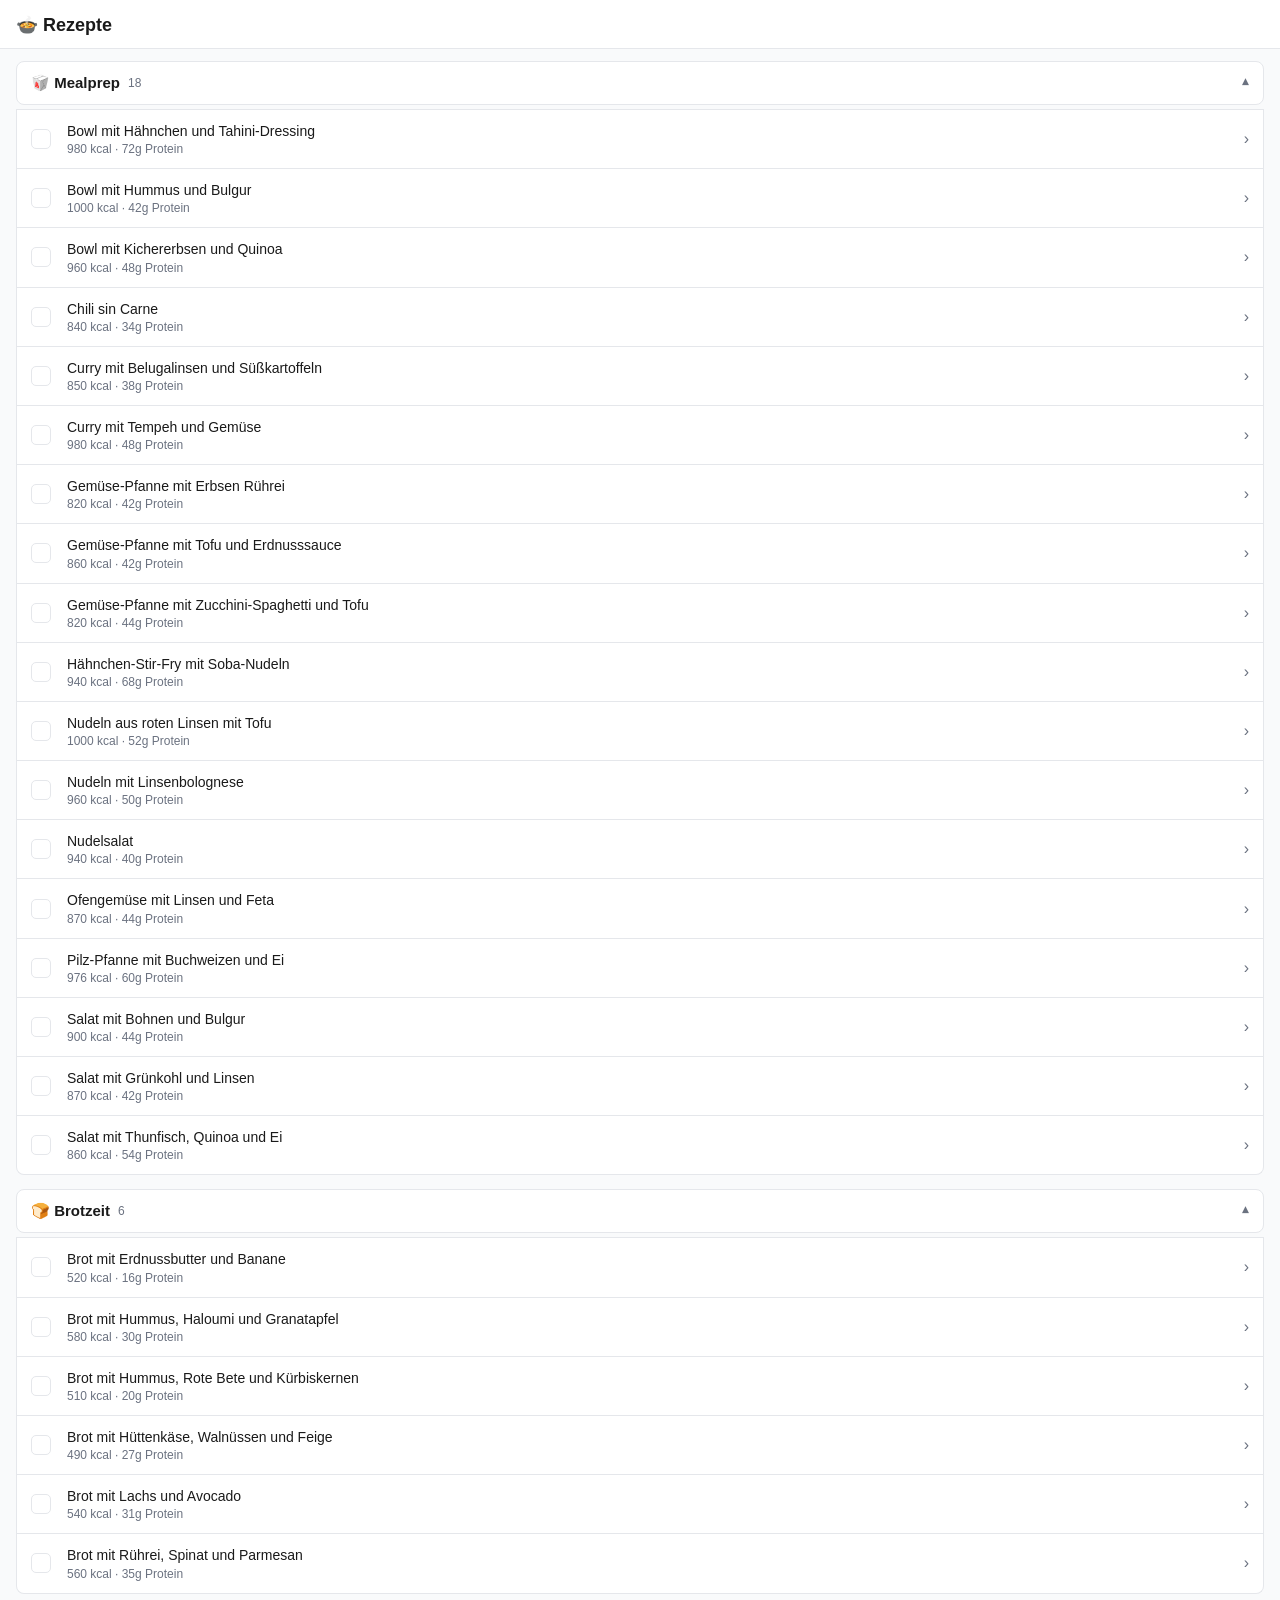
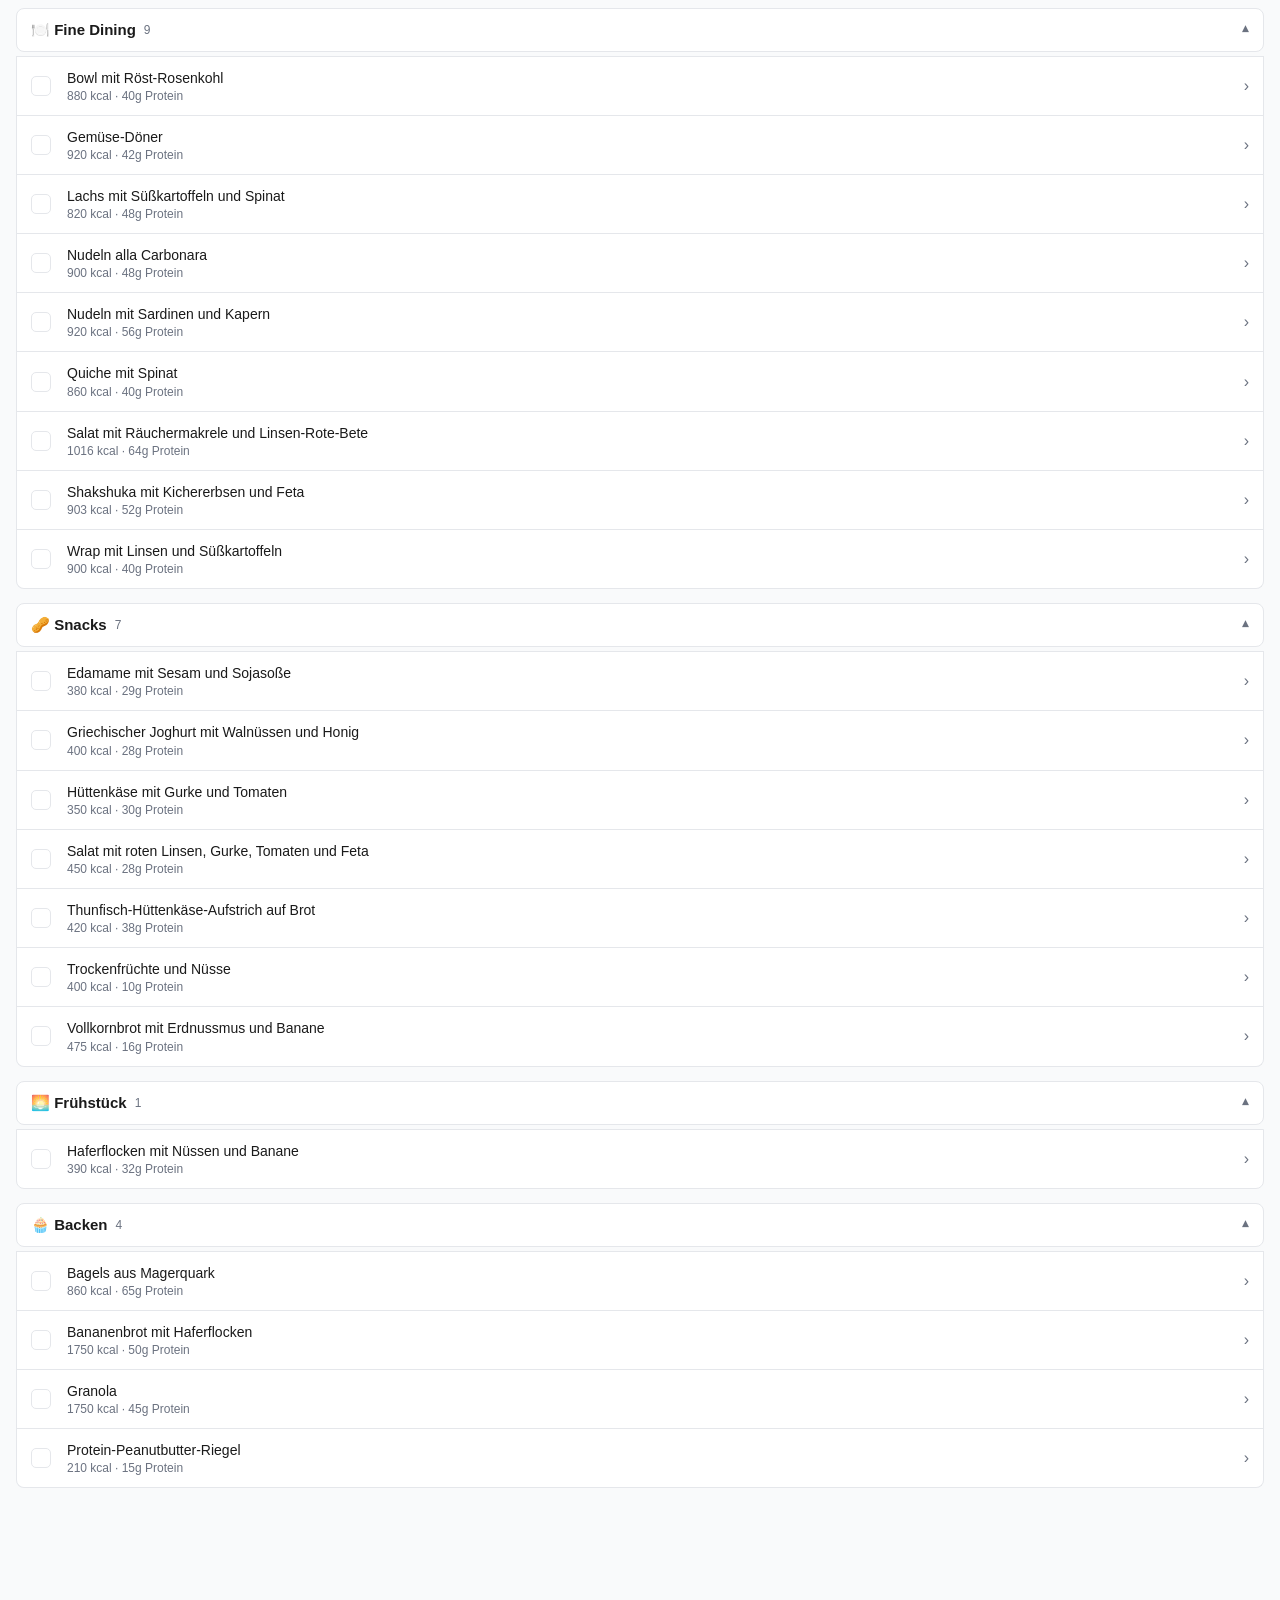
==== index.html @ ff543140 "Initiales Setup" ====
<!DOCTYPE html>
<html lang="de">
<head>
  <meta charset="UTF-8"/>
  <meta name="viewport" content="width=device-width, initial-scale=1.0, viewport-fit=cover"/>
  <meta name="apple-mobile-web-app-capable" content="yes"/>
  <meta name="apple-mobile-web-app-status-bar-style" content="default"/>
  <meta name="apple-mobile-web-app-title" content="Rezepte"/>
  <meta name="theme-color" content="#1D9E75"/>
  <link rel="manifest" href="./manifest.json"/>
  <link rel="apple-touch-icon" href="./icons/icon-192.png"/>
  <title>Rezepte</title>
  <style>
    *, *::before, *::after { box-sizing: border-box; margin: 0; padding: 0; }

    :root {
      --green: #1D9E75;
      --green-light: #E1F5EE;
      --green-dark: #0F6E56;
      --text: #1a1a1a;
      --text-muted: #6b7280;
      --bg: #f9fafb;
      --surface: #ffffff;
      --border: #e5e7eb;
      --radius: 12px;
      --radius-sm: 8px;
      --shadow: 0 1px 3px rgba(0,0,0,0.08);
    }

    body {
      font-family: -apple-system, BlinkMacSystemFont, 'Segoe UI', sans-serif;
      background: var(--bg);
      color: var(--text);
      min-height: 100vh;
      padding-bottom: env(safe-area-inset-bottom);
    }

    /* ── Header ── */
    .header {
      position: sticky; top: 0; z-index: 100;
      background: var(--surface);
      border-bottom: 1px solid var(--border);
      padding: 14px 16px 12px;
      display: flex; align-items: center; gap: 10px;
    }
    .header-title { font-size: 18px; font-weight: 600; flex: 1; }
    .header-back {
      background: none; border: none; cursor: pointer;
      font-size: 22px; padding: 4px; color: var(--text);
      display: flex; align-items: center;
    }
    .header-badge {
      background: var(--green); color: #fff;
      font-size: 12px; font-weight: 600;
      border-radius: 99px; padding: 2px 8px;
      min-width: 22px; text-align: center;
      display: none;
    }

    /* ── Screens ── */
    .screen { display: none; }
    .screen.active { display: block; }

    /* ── Rezeptliste ── */
    .list-container { padding: 12px 16px 100px; }

    .category { margin-bottom: 6px; }
    .category-header {
      display: flex; align-items: center; justify-content: space-between;
      padding: 12px 14px;
      background: var(--surface);
      border-radius: var(--radius-sm);
      border: 1px solid var(--border);
      cursor: pointer;
      user-select: none;
    }
    .category-header:active { background: var(--green-light); }
    .category-title { font-size: 15px; font-weight: 600; display: flex; align-items: center; gap: 8px; }
    .category-count { font-size: 12px; color: var(--text-muted); font-weight: 400; }
    .category-arrow { font-size: 14px; color: var(--text-muted); transition: transform 0.2s; }
    .category.open .category-arrow { transform: rotate(180deg); }

    .category-items { display: none; padding: 4px 0 8px; }
    .category.open .category-items { display: block; }

    .recipe-row {
      display: flex; align-items: center; gap: 0;
      background: var(--surface);
      border: 1px solid var(--border);
      border-top: none;
      padding: 0;
      cursor: pointer;
    }
    .recipe-row:first-child { border-top: 1px solid var(--border); }
    .recipe-row:last-child { border-radius: 0 0 var(--radius-sm) var(--radius-sm); }
    .recipe-row:active { background: #f3f4f6; }

    .recipe-check {
      padding: 14px 12px 14px 14px;
      display: flex; align-items: center;
    }
    .checkbox {
      width: 20px; height: 20px; border-radius: 5px;
      border: 1.5px solid var(--border);
      background: var(--surface);
      display: flex; align-items: center; justify-content: center;
      flex-shrink: 0; transition: all 0.15s;
    }
    .checkbox.checked { background: var(--green); border-color: var(--green); }
    .checkbox.checked::after { content: '✓'; color: #fff; font-size: 12px; font-weight: 700; }

    .recipe-info {
      flex: 1; padding: 12px 4px;
    }
    .recipe-name { font-size: 14px; font-weight: 500; line-height: 1.3; }
    .recipe-macros { font-size: 12px; color: var(--text-muted); margin-top: 2px; }

    .recipe-tap {
      padding: 14px 14px 14px 8px;
      color: var(--text-muted);
      font-size: 16px;
    }

    /* ── Floating action bar ── */
    .fab-bar {
      position: fixed; bottom: 0; left: 0; right: 0;
      padding: 12px 16px calc(12px + env(safe-area-inset-bottom));
      background: var(--surface);
      border-top: 1px solid var(--border);
      display: none;
      gap: 10px;
    }
    .fab-bar.visible { display: flex; }
    .fab-btn {
      flex: 1; padding: 13px;
      border-radius: var(--radius-sm);
      border: none; cursor: pointer;
      font-size: 15px; font-weight: 600;
    }
    .fab-btn-primary { background: var(--green); color: #fff; }
    .fab-btn-secondary { background: var(--bg); color: var(--text); border: 1px solid var(--border); }

    /* ── Rezeptdetail ── */
    .detail-container { padding: 16px 16px 40px; }

    .macro-grid {
      display: grid; grid-template-columns: 1fr 1fr;
      gap: 10px; margin-bottom: 20px;
    }
    .macro-card {
      background: var(--surface);
      border: 1px solid var(--border);
      border-radius: var(--radius-sm);
      padding: 12px 14px;
    }
    .macro-label { font-size: 11px; color: var(--text-muted); text-transform: uppercase; letter-spacing: 0.05em; }
    .macro-value { font-size: 22px; font-weight: 600; margin-top: 2px; color: var(--text); }
    .macro-card.highlight .macro-value { color: var(--green-dark); }

    .section-title {
      font-size: 16px; font-weight: 600;
      margin: 20px 0 10px;
    }

    .ingredient-list { list-style: none; }
    .ingredient-row {
      display: flex; justify-content: space-between; align-items: center;
      padding: 10px 0;
      border-bottom: 1px solid var(--border);
      font-size: 14px;
    }
    .ingredient-row:last-child { border-bottom: none; }
    .ingredient-amount { font-weight: 600; color: var(--green-dark); }

    .instructions {
      background: var(--surface);
      border: 1px solid var(--border);
      border-radius: var(--radius-sm);
      padding: 14px;
      font-size: 14px;
      line-height: 1.7;
      color: var(--text);
    }

    /* ── Einkaufsliste ── */
    .shopping-container { padding: 16px 16px 40px; }

    .persons-row {
      display: flex; align-items: center; justify-content: space-between;
      background: var(--surface);
      border: 1px solid var(--border);
      border-radius: var(--radius-sm);
      padding: 12px 14px;
      margin-bottom: 16px;
    }
    .persons-label { font-size: 14px; font-weight: 500; }
    .persons-controls { display: flex; align-items: center; gap: 12px; }
    .persons-btn {
      width: 32px; height: 32px;
      border-radius: 50%; border: 1.5px solid var(--border);
      background: var(--bg); cursor: pointer;
      font-size: 18px; font-weight: 600;
      display: flex; align-items: center; justify-content: center;
      color: var(--text);
    }
    .persons-btn:active { background: var(--green-light); }
    .persons-count { font-size: 18px; font-weight: 600; min-width: 20px; text-align: center; }

    .shopping-category { margin-bottom: 16px; }
    .shopping-cat-title {
      font-size: 12px; font-weight: 600;
      text-transform: uppercase; letter-spacing: 0.08em;
      color: var(--green-dark);
      padding: 0 0 6px;
      border-bottom: 2px solid var(--green-light);
      margin-bottom: 6px;
    }
    .shopping-item {
      display: flex; justify-content: space-between;
      padding: 8px 2px;
      border-bottom: 1px solid var(--border);
      font-size: 14px;
    }
    .shopping-item:last-child { border-bottom: none; }
    .shopping-amount { font-weight: 600; color: var(--text-muted); }

    .copy-btn {
      width: 100%; margin-top: 20px;
      padding: 14px;
      background: var(--green); color: #fff;
      border: none; border-radius: var(--radius-sm);
      font-size: 15px; font-weight: 600; cursor: pointer;
    }
    .copy-btn:active { background: var(--green-dark); }

    .selected-recipes { margin-top: 24px; }
    .selected-recipe-chip {
      display: inline-block;
      background: var(--green-light);
      color: var(--green-dark);
      font-size: 12px; font-weight: 500;
      padding: 4px 10px;
      border-radius: 99px;
      margin: 4px 4px 4px 0;
    }

    /* ── Toast ── */
    .toast {
      position: fixed; bottom: 20px; left: 50%; transform: translateX(-50%);
      background: #1a1a1a; color: #fff;
      padding: 10px 20px; border-radius: 99px;
      font-size: 14px; font-weight: 500;
      opacity: 0; transition: opacity 0.3s;
      pointer-events: none; z-index: 999; white-space: nowrap;
    }
    .toast.show { opacity: 1; }

    /* ── Loading ── */
    .loading {
      display: flex; align-items: center; justify-content: center;
      height: 60vh; font-size: 15px; color: var(--text-muted);
    }
  </style>
</head>
<body>

<!-- Header -->
<div class="header" id="header">
  <button class="header-back" id="btn-back" style="display:none" onclick="goBack()">←</button>
  <span class="header-title" id="header-title">🍲 Rezepte</span>
  <span class="header-badge" id="header-badge">0</span>
</div>

<!-- Screen: Liste -->
<div class="screen active" id="screen-list">
  <div class="list-container" id="list-container">
    <div class="loading">Rezepte werden geladen…</div>
  </div>
  <div class="fab-bar" id="fab-bar">
    <button class="fab-btn fab-btn-secondary" onclick="clearSelection()">Auswahl löschen</button>
    <button class="fab-btn fab-btn-primary" onclick="showShopping()">🛒 Einkaufsliste</button>
  </div>
</div>

<!-- Screen: Detail -->
<div class="screen" id="screen-detail">
  <div class="detail-container" id="detail-container"></div>
</div>

<!-- Screen: Einkaufsliste -->
<div class="screen" id="screen-shopping">
  <div class="shopping-container" id="shopping-container"></div>
</div>

<!-- Toast -->
<div class="toast" id="toast"></div>

<script>
// ── State ──────────────────────────────────────────────
const DATA_FILES = [
  { file: './data/d2_mealprep.json',    label: 'Mealprep' },
  { file: './data/d6_brotzeit.json',    label: 'Brotzeit' },
  { file: './data/d7_finedining.json',  label: 'Fine Dining' },
  { file: './data/d3_snacks.json',      label: 'Snacks' },
  { file: './data/d4_fruehstueck.json', label: 'Frühstück' },
  { file: './data/d5_backen.json',      label: 'Backen' }
];

let allRecipes = [];
let categories = [];
let mapping = {};
let selected = new Set(JSON.parse(localStorage.getItem('selected') || '[]'));
let persons = parseInt(localStorage.getItem('persons') || '2');
let currentRecipe = null;
let history = ['list'];

// ── Boot ───────────────────────────────────────────────
async function init() {
  try {
    const [mapRes, ...catRes] = await Promise.all([
      fetch('./data/d1_zutaten_mapping.json'),
      ...DATA_FILES.map(d => fetch(d.file))
    ]);
    mapping = await mapRes.json();
    const loaded = await Promise.all(catRes.map(r => r.json()));
    categories = DATA_FILES.map((d, i) => ({
      label: d.label,
      recipes: loaded[i].sort((a,b) => a.Rezeptname.localeCompare(b.Rezeptname))
    }));
    allRecipes = categories.flatMap(c => c.recipes);
    renderList();
    updateBadge();
  } catch(e) {
    document.getElementById('list-container').innerHTML =
      '<div class="loading">Fehler beim Laden der Daten.</div>';
  }
}

// ── Render Liste ───────────────────────────────────────
function renderList() {
  const container = document.getElementById('list-container');
  container.innerHTML = '';

  categories.forEach((cat, ci) => {
    const div = document.createElement('div');
    div.className = 'category open';
    div.innerHTML = `
      <div class="category-header" onclick="toggleCategory(this)">
        <span class="category-title">
          ${catEmoji(cat.label)} ${cat.label}
          <span class="category-count">${cat.recipes.length}</span>
        </span>
        <span class="category-arrow">▾</span>
      </div>
      <div class="category-items">
        ${cat.recipes.map(r => recipeRow(r)).join('')}
      </div>`;
    container.appendChild(div);
  });
  updateFab();
}

function catEmoji(label) {
  const map = { 'Mealprep':'🥡', 'Brotzeit':'🍞', 'Fine Dining':'🍽️', 'Snacks':'🥜', 'Frühstück':'🌅', 'Backen':'🧁' };
  return map[label] || '🍲';
}

function recipeRow(r) {
  const isChecked = selected.has(r.Rezeptname);
  return `
    <div class="recipe-row">
      <div class="recipe-check" onclick="toggleSelect(event, '${esc(r.Rezeptname)}')">
        <div class="checkbox ${isChecked ? 'checked' : ''}" id="cb-${esc(r.Rezeptname)}"></div>
      </div>
      <div class="recipe-info" onclick="showDetail('${esc(r.Rezeptname)}')">
        <div class="recipe-name">${r.Rezeptname}</div>
        <div class="recipe-macros">${r.Kalorien} kcal · ${r.Proteine}g Protein</div>
      </div>
      <div class="recipe-tap" onclick="showDetail('${esc(r.Rezeptname)}')">›</div>
    </div>`;
}

function esc(s) { return s.replace(/'/g, "\\'"); }

function toggleCategory(header) {
  header.parentElement.classList.toggle('open');
}

// ── Selektion ──────────────────────────────────────────
function toggleSelect(e, name) {
  e.stopPropagation();
  if (selected.has(name)) { selected.delete(name); }
  else { selected.add(name); }
  saveSelected();
  const cb = document.getElementById('cb-' + name);
  if (cb) cb.className = 'checkbox ' + (selected.has(name) ? 'checked' : '');
  updateBadge();
  updateFab();
}

function clearSelection() {
  selected.clear();
  saveSelected();
  document.querySelectorAll('.checkbox.checked').forEach(el => el.classList.remove('checked'));
  updateBadge();
  updateFab();
}

function saveSelected() {
  localStorage.setItem('selected', JSON.stringify([...selected]));
}

function updateBadge() {
  const badge = document.getElementById('header-badge');
  badge.textContent = selected.size;
  badge.style.display = selected.size > 0 && history[history.length-1] === 'list' ? 'block' : 'none';
}

function updateFab() {
  const fab = document.getElementById('fab-bar');
  fab.className = 'fab-bar' + (selected.size > 0 ? ' visible' : '');
}

// ── Detail ─────────────────────────────────────────────
function showDetail(name) {
  currentRecipe = allRecipes.find(r => r.Rezeptname === name);
  if (!currentRecipe) return;
  history.push('detail');
  renderDetail();
  switchScreen('detail');
  document.getElementById('header-title').textContent = '';
  document.getElementById('btn-back').style.display = 'flex';
  document.getElementById('header-badge').style.display = 'none';
}

function renderDetail() {
  const r = currentRecipe;
  document.getElementById('detail-container').innerHTML = `
    <div class="macro-grid">
      <div class="macro-card">
        <div class="macro-label">Kalorien</div>
        <div class="macro-value">${r.Kalorien}<span style="font-size:13px;font-weight:400;color:var(--text-muted)"> kcal</span></div>
      </div>
      <div class="macro-card highlight">
        <div class="macro-label">Proteine</div>
        <div class="macro-value">${r.Proteine}<span style="font-size:13px;font-weight:400;color:var(--text-muted)"> g</span></div>
      </div>
      <div class="macro-card">
        <div class="macro-label">Kohlenhydrate</div>
        <div class="macro-value">${r.Kohlenhydrate}<span style="font-size:13px;font-weight:400;color:var(--text-muted)"> g</span></div>
      </div>
      <div class="macro-card">
        <div class="macro-label">Fett</div>
        <div class="macro-value">${r.Fett}<span style="font-size:13px;font-weight:400;color:var(--text-muted)"> g</span></div>
      </div>
    </div>

    <div class="section-title">Zutaten</div>
    <ul class="ingredient-list">
      ${Object.entries(r['Zutaten und Mengen']).map(([z, m]) =>
        `<li class="ingredient-row"><span>${z}</span><span class="ingredient-amount">${m}</span></li>`
      ).join('')}
    </ul>

    <div class="section-title">Zubereitung</div>
    <div class="instructions">${r.Zubereitung}</div>
  `;
}

// ── Einkaufsliste ──────────────────────────────────────
function showShopping() {
  history.push('shopping');
  renderShopping();
  switchScreen('shopping');
  document.getElementById('header-title').textContent = '🛒 Einkaufsliste';
  document.getElementById('btn-back').style.display = 'flex';
  document.getElementById('header-badge').style.display = 'none';
}

function renderShopping() {
  const selectedRecipes = allRecipes.filter(r => selected.has(r.Rezeptname));

  // Zutaten aggregieren
  const totals = {};
  selectedRecipes.forEach(r => {
    Object.entries(r['Zutaten und Mengen']).forEach(([zutat, menge]) => {
      const parts = menge.split(' ');
      const amount = parseFloat(parts[0]);
      const unit = parts.slice(1).join(' ');
      if (totals[zutat]) {
        totals[zutat].amount += amount * persons;
      } else {
        totals[zutat] = { amount: amount * persons, unit };
      }
    });
  });

  // Kategorisieren
  const byCategory = {};
  const uncategorized = {};
  Object.entries(totals).forEach(([zutat, data]) => {
    let found = false;
    for (const [cat, items] of Object.entries(mapping)) {
      if (items.includes(zutat)) {
        if (!byCategory[cat]) byCategory[cat] = {};
        byCategory[cat][zutat] = data;
        found = true; break;
      }
    }
    if (!found) uncategorized[zutat] = data;
  });

  const formatAmount = (amount, unit) => {
    const rounded = Number.isInteger(amount) ? amount : parseFloat(amount.toFixed(1));
    return `${rounded} ${unit}`;
  };

  let html = `
    <div class="persons-row">
      <span class="persons-label">Anzahl Personen</span>
      <div class="persons-controls">
        <button class="persons-btn" onclick="changePersons(-1)">−</button>
        <span class="persons-count" id="persons-count">${persons}</span>
        <button class="persons-btn" onclick="changePersons(1)">+</button>
      </div>
    </div>`;

  const catOrder = Object.keys(mapping);
  [...catOrder, '__rest__'].forEach(cat => {
    const items = cat === '__rest__' ? uncategorized : byCategory[cat];
    if (!items || Object.keys(items).length === 0) return;
    const title = cat === '__rest__' ? 'Sonstiges' : cat;
    html += `<div class="shopping-category">
      <div class="shopping-cat-title">${title}</div>
      ${Object.entries(items).sort((a,b) => a[0].localeCompare(b[0])).map(([z, d]) =>
        `<div class="shopping-item"><span>${z}</span><span class="shopping-amount">${formatAmount(d.amount, d.unit)}</span></div>`
      ).join('')}
    </div>`;
  });

  html += `<button class="copy-btn" onclick="copyList()">Liste kopieren</button>`;

  html += `<div class="selected-recipes">
    <div class="section-title" style="margin-top:0">Ausgewählte Rezepte</div>
    ${selectedRecipes.map(r => `<span class="selected-recipe-chip">${r.Rezeptname}</span>`).join('')}
  </div>`;

  document.getElementById('shopping-container').innerHTML = html;
}

function changePersons(delta) {
  persons = Math.max(1, Math.min(10, persons + delta));
  localStorage.setItem('persons', persons);
  document.getElementById('persons-count').textContent = persons;
  renderShopping();
}

function copyList() {
  const selectedRecipes = allRecipes.filter(r => selected.has(r.Rezeptname));
  const totals = {};
  selectedRecipes.forEach(r => {
    Object.entries(r['Zutaten und Mengen']).forEach(([zutat, menge]) => {
      const parts = menge.split(' ');
      const amount = parseFloat(parts[0]);
      const unit = parts.slice(1).join(' ');
      if (totals[zutat]) { totals[zutat].amount += amount * persons; }
      else { totals[zutat] = { amount: amount * persons, unit }; }
    });
  });

  let text = `Einkaufsliste für ${persons} Person${persons > 1 ? 'en' : ''}\n${'='.repeat(30)}\n`;
  const byCategory = {};
  const uncategorized = {};
  Object.entries(totals).forEach(([zutat, data]) => {
    let found = false;
    for (const [cat, items] of Object.entries(mapping)) {
      if (items.includes(zutat)) {
        if (!byCategory[cat]) byCategory[cat] = {};
        byCategory[cat][zutat] = data; found = true; break;
      }
    }
    if (!found) uncategorized[zutat] = data;
  });

  [...Object.keys(mapping), '__rest__'].forEach(cat => {
    const items = cat === '__rest__' ? uncategorized : byCategory[cat];
    if (!items || Object.keys(items).length === 0) return;
    text += `\n${cat === '__rest__' ? 'Sonstiges' : cat}:\n${'-'.repeat(30)}\n`;
    Object.entries(items).sort((a,b) => a[0].localeCompare(b[0])).forEach(([z, d]) => {
      const amt = Number.isInteger(d.amount) ? d.amount : parseFloat(d.amount.toFixed(1));
      text += ` [ ] ${z}: ${amt} ${d.unit}\n`;
    });
  });

  text += `\nAusgewählte Rezepte\n${'='.repeat(30)}\n`;
  selectedRecipes.forEach((r, i) => { text += ` [${i+1}] ${r.Rezeptname}\n`; });

  navigator.clipboard.writeText(text).then(() => showToast('Liste kopiert ✓')).catch(() => showToast('Kopieren fehlgeschlagen'));
}

// ── Navigation ─────────────────────────────────────────
function switchScreen(name) {
  document.querySelectorAll('.screen').forEach(s => s.classList.remove('active'));
  document.getElementById('screen-' + name).classList.add('active');
}

function goBack() {
  history.pop();
  const prev = history[history.length - 1];
  switchScreen(prev);
  if (prev === 'list') {
    document.getElementById('header-title').textContent = '🍲 Rezepte';
    document.getElementById('btn-back').style.display = 'none';
    updateBadge();
    updateFab();
  } else if (prev === 'shopping') {
    document.getElementById('header-title').textContent = '🛒 Einkaufsliste';
  }
}

// ── Toast ──────────────────────────────────────────────
function showToast(msg) {
  const t = document.getElementById('toast');
  t.textContent = msg;
  t.classList.add('show');
  setTimeout(() => t.classList.remove('show'), 2500);
}

// ── Service Worker ─────────────────────────────────────
if ('serviceWorker' in navigator) {
  navigator.serviceWorker.register('./sw.js');
}

init();
</script>
</body>
</html>
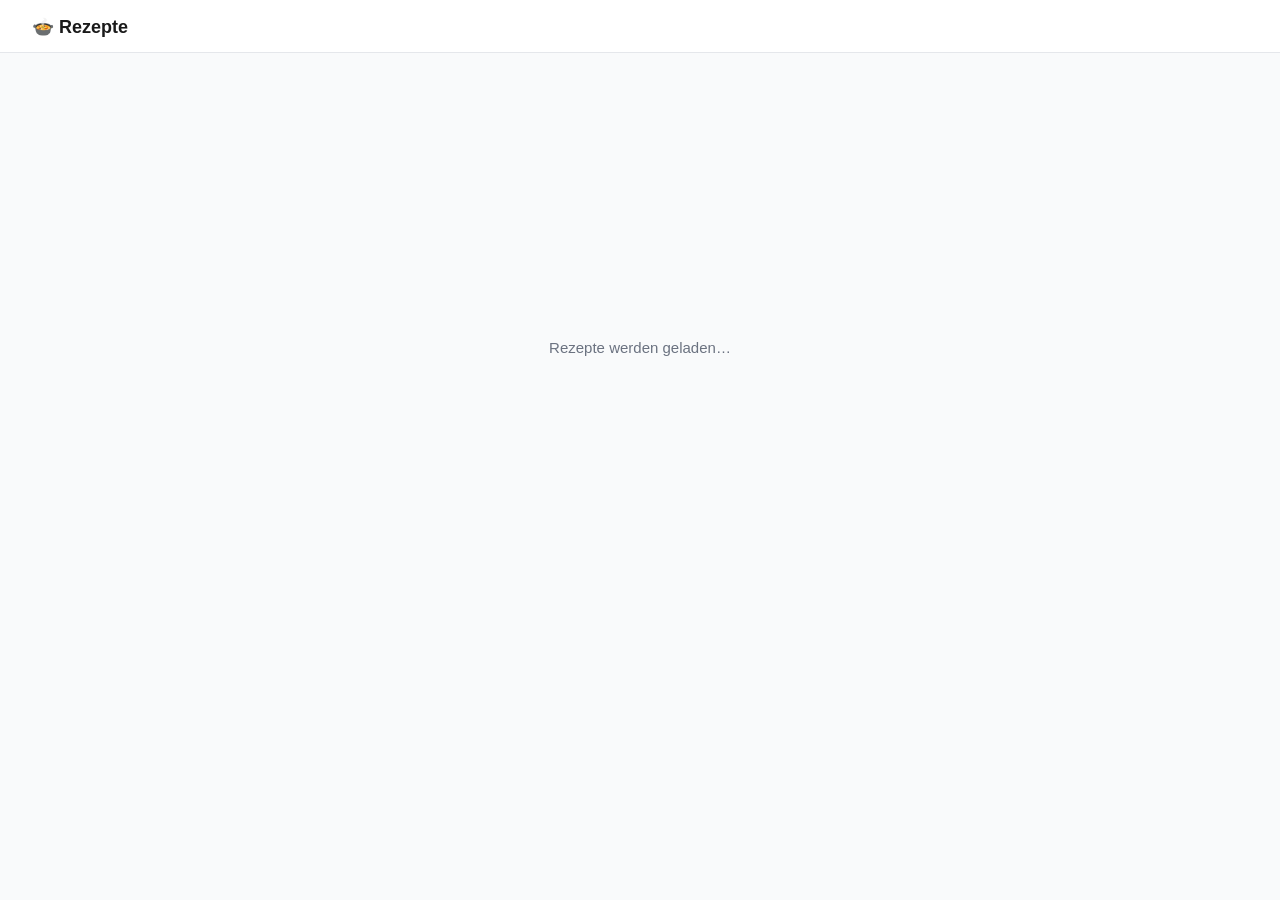
==== commit 7f390894: "Überarbeitung Projektstruktur" ====
--- a/index.html
+++ b/index.html
@@ -10,257 +10,11 @@
   <link rel="manifest" href="./manifest.json"/>
   <link rel="apple-touch-icon" href="./icons/icon-192.png"/>
   <title>Rezepte</title>
-  <style>
-    *, *::before, *::after { box-sizing: border-box; margin: 0; padding: 0; }
-
-    :root {
-      --green: #1D9E75;
-      --green-light: #E1F5EE;
-      --green-dark: #0F6E56;
-      --text: #1a1a1a;
-      --text-muted: #6b7280;
-      --bg: #f9fafb;
-      --surface: #ffffff;
-      --border: #e5e7eb;
-      --radius: 12px;
-      --radius-sm: 8px;
-      --shadow: 0 1px 3px rgba(0,0,0,0.08);
-    }
-
-    body {
-      font-family: -apple-system, BlinkMacSystemFont, 'Segoe UI', sans-serif;
-      background: var(--bg);
-      color: var(--text);
-      min-height: 100vh;
-      padding-bottom: env(safe-area-inset-bottom);
-    }
-
-    /* ── Header ── */
-    .header {
-      position: sticky; top: 0; z-index: 100;
-      background: var(--surface);
-      border-bottom: 1px solid var(--border);
-      padding: 14px 16px 12px;
-      display: flex; align-items: center; gap: 10px;
-    }
-    .header-title { font-size: 18px; font-weight: 600; flex: 1; }
-    .header-back {
-      background: none; border: none; cursor: pointer;
-      font-size: 22px; padding: 4px; color: var(--text);
-      display: flex; align-items: center;
-    }
-    .header-badge {
-      background: var(--green); color: #fff;
-      font-size: 12px; font-weight: 600;
-      border-radius: 99px; padding: 2px 8px;
-      min-width: 22px; text-align: center;
-      display: none;
-    }
-
-    /* ── Screens ── */
-    .screen { display: none; }
-    .screen.active { display: block; }
-
-    /* ── Rezeptliste ── */
-    .list-container { padding: 12px 16px 100px; }
-
-    .category { margin-bottom: 6px; }
-    .category-header {
-      display: flex; align-items: center; justify-content: space-between;
-      padding: 12px 14px;
-      background: var(--surface);
-      border-radius: var(--radius-sm);
-      border: 1px solid var(--border);
-      cursor: pointer;
-      user-select: none;
-    }
-    .category-header:active { background: var(--green-light); }
-    .category-title { font-size: 15px; font-weight: 600; display: flex; align-items: center; gap: 8px; }
-    .category-count { font-size: 12px; color: var(--text-muted); font-weight: 400; }
-    .category-arrow { font-size: 14px; color: var(--text-muted); transition: transform 0.2s; }
-    .category.open .category-arrow { transform: rotate(180deg); }
-
-    .category-items { display: none; padding: 4px 0 8px; }
-    .category.open .category-items { display: block; }
-
-    .recipe-row {
-      display: flex; align-items: center; gap: 0;
-      background: var(--surface);
-      border: 1px solid var(--border);
-      border-top: none;
-      padding: 0;
-      cursor: pointer;
-    }
-    .recipe-row:first-child { border-top: 1px solid var(--border); }
-    .recipe-row:last-child { border-radius: 0 0 var(--radius-sm) var(--radius-sm); }
-    .recipe-row:active { background: #f3f4f6; }
-
-    .recipe-check {
-      padding: 14px 12px 14px 14px;
-      display: flex; align-items: center;
-    }
-    .checkbox {
-      width: 20px; height: 20px; border-radius: 5px;
-      border: 1.5px solid var(--border);
-      background: var(--surface);
-      display: flex; align-items: center; justify-content: center;
-      flex-shrink: 0; transition: all 0.15s;
-    }
-    .checkbox.checked { background: var(--green); border-color: var(--green); }
-    .checkbox.checked::after { content: '✓'; color: #fff; font-size: 12px; font-weight: 700; }
-
-    .recipe-info {
-      flex: 1; padding: 12px 4px;
-    }
-    .recipe-name { font-size: 14px; font-weight: 500; line-height: 1.3; }
-    .recipe-macros { font-size: 12px; color: var(--text-muted); margin-top: 2px; }
-
-    .recipe-tap {
-      padding: 14px 14px 14px 8px;
-      color: var(--text-muted);
-      font-size: 16px;
-    }
-
-    /* ── Floating action bar ── */
-    .fab-bar {
-      position: fixed; bottom: 0; left: 0; right: 0;
-      padding: 12px 16px calc(12px + env(safe-area-inset-bottom));
-      background: var(--surface);
-      border-top: 1px solid var(--border);
-      display: none;
-      gap: 10px;
-    }
-    .fab-bar.visible { display: flex; }
-    .fab-btn {
-      flex: 1; padding: 13px;
-      border-radius: var(--radius-sm);
-      border: none; cursor: pointer;
-      font-size: 15px; font-weight: 600;
-    }
-    .fab-btn-primary { background: var(--green); color: #fff; }
-    .fab-btn-secondary { background: var(--bg); color: var(--text); border: 1px solid var(--border); }
-
-    /* ── Rezeptdetail ── */
-    .detail-container { padding: 16px 16px 40px; }
-
-    .macro-grid {
-      display: grid; grid-template-columns: 1fr 1fr;
-      gap: 10px; margin-bottom: 20px;
-    }
-    .macro-card {
-      background: var(--surface);
-      border: 1px solid var(--border);
-      border-radius: var(--radius-sm);
-      padding: 12px 14px;
-    }
-    .macro-label { font-size: 11px; color: var(--text-muted); text-transform: uppercase; letter-spacing: 0.05em; }
-    .macro-value { font-size: 22px; font-weight: 600; margin-top: 2px; color: var(--text); }
-    .macro-card.highlight .macro-value { color: var(--green-dark); }
-
-    .section-title {
-      font-size: 16px; font-weight: 600;
-      margin: 20px 0 10px;
-    }
-
-    .ingredient-list { list-style: none; }
-    .ingredient-row {
-      display: flex; justify-content: space-between; align-items: center;
-      padding: 10px 0;
-      border-bottom: 1px solid var(--border);
-      font-size: 14px;
-    }
-    .ingredient-row:last-child { border-bottom: none; }
-    .ingredient-amount { font-weight: 600; color: var(--green-dark); }
-
-    .instructions {
-      background: var(--surface);
-      border: 1px solid var(--border);
-      border-radius: var(--radius-sm);
-      padding: 14px;
-      font-size: 14px;
-      line-height: 1.7;
-      color: var(--text);
-    }
-
-    /* ── Einkaufsliste ── */
-    .shopping-container { padding: 16px 16px 40px; }
-
-    .persons-row {
-      display: flex; align-items: center; justify-content: space-between;
-      background: var(--surface);
-      border: 1px solid var(--border);
-      border-radius: var(--radius-sm);
-      padding: 12px 14px;
-      margin-bottom: 16px;
-    }
-    .persons-label { font-size: 14px; font-weight: 500; }
-    .persons-controls { display: flex; align-items: center; gap: 12px; }
-    .persons-btn {
-      width: 32px; height: 32px;
-      border-radius: 50%; border: 1.5px solid var(--border);
-      background: var(--bg); cursor: pointer;
-      font-size: 18px; font-weight: 600;
-      display: flex; align-items: center; justify-content: center;
-      color: var(--text);
-    }
-    .persons-btn:active { background: var(--green-light); }
-    .persons-count { font-size: 18px; font-weight: 600; min-width: 20px; text-align: center; }
-
-    .shopping-category { margin-bottom: 16px; }
-    .shopping-cat-title {
-      font-size: 12px; font-weight: 600;
-      text-transform: uppercase; letter-spacing: 0.08em;
-      color: var(--green-dark);
-      padding: 0 0 6px;
-      border-bottom: 2px solid var(--green-light);
-      margin-bottom: 6px;
-    }
-    .shopping-item {
-      display: flex; justify-content: space-between;
-      padding: 8px 2px;
-      border-bottom: 1px solid var(--border);
-      font-size: 14px;
-    }
-    .shopping-item:last-child { border-bottom: none; }
-    .shopping-amount { font-weight: 600; color: var(--text-muted); }
-
-    .copy-btn {
-      width: 100%; margin-top: 20px;
-      padding: 14px;
-      background: var(--green); color: #fff;
-      border: none; border-radius: var(--radius-sm);
-      font-size: 15px; font-weight: 600; cursor: pointer;
-    }
-    .copy-btn:active { background: var(--green-dark); }
-
-    .selected-recipes { margin-top: 24px; }
-    .selected-recipe-chip {
-      display: inline-block;
-      background: var(--green-light);
-      color: var(--green-dark);
-      font-size: 12px; font-weight: 500;
-      padding: 4px 10px;
-      border-radius: 99px;
-      margin: 4px 4px 4px 0;
-    }
-
-    /* ── Toast ── */
-    .toast {
-      position: fixed; bottom: 20px; left: 50%; transform: translateX(-50%);
-      background: #1a1a1a; color: #fff;
-      padding: 10px 20px; border-radius: 99px;
-      font-size: 14px; font-weight: 500;
-      opacity: 0; transition: opacity 0.3s;
-      pointer-events: none; z-index: 999; white-space: nowrap;
-    }
-    .toast.show { opacity: 1; }
-
-    /* ── Loading ── */
-    .loading {
-      display: flex; align-items: center; justify-content: center;
-      height: 60vh; font-size: 15px; color: var(--text-muted);
-    }
-  </style>
+  
+  <!-- CSS -->
+  <link rel="stylesheet" href="./css/main.css"/>
+  <link rel="stylesheet" href="./css/components.css"/>
+  <link rel="stylesheet" href="./css/responsive.css"/>
 </head>
 <body>
 
@@ -295,343 +49,12 @@
 <!-- Toast -->
 <div class="toast" id="toast"></div>
 
-<script>
-// ── State ──────────────────────────────────────────────
-const DATA_FILES = [
-  { file: './data/d2_mealprep.json',    label: 'Mealprep' },
-  { file: './data/d6_brotzeit.json',    label: 'Brotzeit' },
-  { file: './data/d7_finedining.json',  label: 'Fine Dining' },
-  { file: './data/d3_snacks.json',      label: 'Snacks' },
-  { file: './data/d4_fruehstueck.json', label: 'Frühstück' },
-  { file: './data/d5_backen.json',      label: 'Backen' }
-];
+<!-- JavaScript -->
+<script src="./js/data.js"></script>
+<script src="./js/app.js"></script>
+<script src="./js/ui.js"></script>
+<script src="./js/navigation.js"></script>
+<script src="./js/utils.js"></script>
 
-let allRecipes = [];
-let categories = [];
-let mapping = {};
-let selected = new Set(JSON.parse(localStorage.getItem('selected') || '[]'));
-let persons = parseInt(localStorage.getItem('persons') || '2');
-let currentRecipe = null;
-let history = ['list'];
-
-// ── Boot ───────────────────────────────────────────────
-async function init() {
-  try {
-    const [mapRes, ...catRes] = await Promise.all([
-      fetch('./data/d1_zutaten_mapping.json'),
-      ...DATA_FILES.map(d => fetch(d.file))
-    ]);
-    mapping = await mapRes.json();
-    const loaded = await Promise.all(catRes.map(r => r.json()));
-    categories = DATA_FILES.map((d, i) => ({
-      label: d.label,
-      recipes: loaded[i].sort((a,b) => a.Rezeptname.localeCompare(b.Rezeptname))
-    }));
-    allRecipes = categories.flatMap(c => c.recipes);
-    renderList();
-    updateBadge();
-  } catch(e) {
-    document.getElementById('list-container').innerHTML =
-      '<div class="loading">Fehler beim Laden der Daten.</div>';
-  }
-}
-
-// ── Render Liste ───────────────────────────────────────
-function renderList() {
-  const container = document.getElementById('list-container');
-  container.innerHTML = '';
-
-  categories.forEach((cat, ci) => {
-    const div = document.createElement('div');
-    div.className = 'category open';
-    div.innerHTML = `
-      <div class="category-header" onclick="toggleCategory(this)">
-        <span class="category-title">
-          ${catEmoji(cat.label)} ${cat.label}
-          <span class="category-count">${cat.recipes.length}</span>
-        </span>
-        <span class="category-arrow">▾</span>
-      </div>
-      <div class="category-items">
-        ${cat.recipes.map(r => recipeRow(r)).join('')}
-      </div>`;
-    container.appendChild(div);
-  });
-  updateFab();
-}
-
-function catEmoji(label) {
-  const map = { 'Mealprep':'🥡', 'Brotzeit':'🍞', 'Fine Dining':'🍽️', 'Snacks':'🥜', 'Frühstück':'🌅', 'Backen':'🧁' };
-  return map[label] || '🍲';
-}
-
-function recipeRow(r) {
-  const isChecked = selected.has(r.Rezeptname);
-  return `
-    <div class="recipe-row">
-      <div class="recipe-check" onclick="toggleSelect(event, '${esc(r.Rezeptname)}')">
-        <div class="checkbox ${isChecked ? 'checked' : ''}" id="cb-${esc(r.Rezeptname)}"></div>
-      </div>
-      <div class="recipe-info" onclick="showDetail('${esc(r.Rezeptname)}')">
-        <div class="recipe-name">${r.Rezeptname}</div>
-        <div class="recipe-macros">${r.Kalorien} kcal · ${r.Proteine}g Protein</div>
-      </div>
-      <div class="recipe-tap" onclick="showDetail('${esc(r.Rezeptname)}')">›</div>
-    </div>`;
-}
-
-function esc(s) { return s.replace(/'/g, "\\'"); }
-
-function toggleCategory(header) {
-  header.parentElement.classList.toggle('open');
-}
-
-// ── Selektion ──────────────────────────────────────────
-function toggleSelect(e, name) {
-  e.stopPropagation();
-  if (selected.has(name)) { selected.delete(name); }
-  else { selected.add(name); }
-  saveSelected();
-  const cb = document.getElementById('cb-' + name);
-  if (cb) cb.className = 'checkbox ' + (selected.has(name) ? 'checked' : '');
-  updateBadge();
-  updateFab();
-}
-
-function clearSelection() {
-  selected.clear();
-  saveSelected();
-  document.querySelectorAll('.checkbox.checked').forEach(el => el.classList.remove('checked'));
-  updateBadge();
-  updateFab();
-}
-
-function saveSelected() {
-  localStorage.setItem('selected', JSON.stringify([...selected]));
-}
-
-function updateBadge() {
-  const badge = document.getElementById('header-badge');
-  badge.textContent = selected.size;
-  badge.style.display = selected.size > 0 && history[history.length-1] === 'list' ? 'block' : 'none';
-}
-
-function updateFab() {
-  const fab = document.getElementById('fab-bar');
-  fab.className = 'fab-bar' + (selected.size > 0 ? ' visible' : '');
-}
-
-// ── Detail ─────────────────────────────────────────────
-function showDetail(name) {
-  currentRecipe = allRecipes.find(r => r.Rezeptname === name);
-  if (!currentRecipe) return;
-  history.push('detail');
-  renderDetail();
-  switchScreen('detail');
-  document.getElementById('header-title').textContent = '';
-  document.getElementById('btn-back').style.display = 'flex';
-  document.getElementById('header-badge').style.display = 'none';
-}
-
-function renderDetail() {
-  const r = currentRecipe;
-  document.getElementById('detail-container').innerHTML = `
-    <div class="macro-grid">
-      <div class="macro-card">
-        <div class="macro-label">Kalorien</div>
-        <div class="macro-value">${r.Kalorien}<span style="font-size:13px;font-weight:400;color:var(--text-muted)"> kcal</span></div>
-      </div>
-      <div class="macro-card highlight">
-        <div class="macro-label">Proteine</div>
-        <div class="macro-value">${r.Proteine}<span style="font-size:13px;font-weight:400;color:var(--text-muted)"> g</span></div>
-      </div>
-      <div class="macro-card">
-        <div class="macro-label">Kohlenhydrate</div>
-        <div class="macro-value">${r.Kohlenhydrate}<span style="font-size:13px;font-weight:400;color:var(--text-muted)"> g</span></div>
-      </div>
-      <div class="macro-card">
-        <div class="macro-label">Fett</div>
-        <div class="macro-value">${r.Fett}<span style="font-size:13px;font-weight:400;color:var(--text-muted)"> g</span></div>
-      </div>
-    </div>
-
-    <div class="section-title">Zutaten</div>
-    <ul class="ingredient-list">
-      ${Object.entries(r['Zutaten und Mengen']).map(([z, m]) =>
-        `<li class="ingredient-row"><span>${z}</span><span class="ingredient-amount">${m}</span></li>`
-      ).join('')}
-    </ul>
-
-    <div class="section-title">Zubereitung</div>
-    <div class="instructions">${r.Zubereitung}</div>
-  `;
-}
-
-// ── Einkaufsliste ──────────────────────────────────────
-function showShopping() {
-  history.push('shopping');
-  renderShopping();
-  switchScreen('shopping');
-  document.getElementById('header-title').textContent = '🛒 Einkaufsliste';
-  document.getElementById('btn-back').style.display = 'flex';
-  document.getElementById('header-badge').style.display = 'none';
-}
-
-function renderShopping() {
-  const selectedRecipes = allRecipes.filter(r => selected.has(r.Rezeptname));
-
-  // Zutaten aggregieren
-  const totals = {};
-  selectedRecipes.forEach(r => {
-    Object.entries(r['Zutaten und Mengen']).forEach(([zutat, menge]) => {
-      const parts = menge.split(' ');
-      const amount = parseFloat(parts[0]);
-      const unit = parts.slice(1).join(' ');
-      if (totals[zutat]) {
-        totals[zutat].amount += amount * persons;
-      } else {
-        totals[zutat] = { amount: amount * persons, unit };
-      }
-    });
-  });
-
-  // Kategorisieren
-  const byCategory = {};
-  const uncategorized = {};
-  Object.entries(totals).forEach(([zutat, data]) => {
-    let found = false;
-    for (const [cat, items] of Object.entries(mapping)) {
-      if (items.includes(zutat)) {
-        if (!byCategory[cat]) byCategory[cat] = {};
-        byCategory[cat][zutat] = data;
-        found = true; break;
-      }
-    }
-    if (!found) uncategorized[zutat] = data;
-  });
-
-  const formatAmount = (amount, unit) => {
-    const rounded = Number.isInteger(amount) ? amount : parseFloat(amount.toFixed(1));
-    return `${rounded} ${unit}`;
-  };
-
-  let html = `
-    <div class="persons-row">
-      <span class="persons-label">Anzahl Personen</span>
-      <div class="persons-controls">
-        <button class="persons-btn" onclick="changePersons(-1)">−</button>
-        <span class="persons-count" id="persons-count">${persons}</span>
-        <button class="persons-btn" onclick="changePersons(1)">+</button>
-      </div>
-    </div>`;
-
-  const catOrder = Object.keys(mapping);
-  [...catOrder, '__rest__'].forEach(cat => {
-    const items = cat === '__rest__' ? uncategorized : byCategory[cat];
-    if (!items || Object.keys(items).length === 0) return;
-    const title = cat === '__rest__' ? 'Sonstiges' : cat;
-    html += `<div class="shopping-category">
-      <div class="shopping-cat-title">${title}</div>
-      ${Object.entries(items).sort((a,b) => a[0].localeCompare(b[0])).map(([z, d]) =>
-        `<div class="shopping-item"><span>${z}</span><span class="shopping-amount">${formatAmount(d.amount, d.unit)}</span></div>`
-      ).join('')}
-    </div>`;
-  });
-
-  html += `<button class="copy-btn" onclick="copyList()">Liste kopieren</button>`;
-
-  html += `<div class="selected-recipes">
-    <div class="section-title" style="margin-top:0">Ausgewählte Rezepte</div>
-    ${selectedRecipes.map(r => `<span class="selected-recipe-chip">${r.Rezeptname}</span>`).join('')}
-  </div>`;
-
-  document.getElementById('shopping-container').innerHTML = html;
-}
-
-function changePersons(delta) {
-  persons = Math.max(1, Math.min(10, persons + delta));
-  localStorage.setItem('persons', persons);
-  document.getElementById('persons-count').textContent = persons;
-  renderShopping();
-}
-
-function copyList() {
-  const selectedRecipes = allRecipes.filter(r => selected.has(r.Rezeptname));
-  const totals = {};
-  selectedRecipes.forEach(r => {
-    Object.entries(r['Zutaten und Mengen']).forEach(([zutat, menge]) => {
-      const parts = menge.split(' ');
-      const amount = parseFloat(parts[0]);
-      const unit = parts.slice(1).join(' ');
-      if (totals[zutat]) { totals[zutat].amount += amount * persons; }
-      else { totals[zutat] = { amount: amount * persons, unit }; }
-    });
-  });
-
-  let text = `Einkaufsliste für ${persons} Person${persons > 1 ? 'en' : ''}\n${'='.repeat(30)}\n`;
-  const byCategory = {};
-  const uncategorized = {};
-  Object.entries(totals).forEach(([zutat, data]) => {
-    let found = false;
-    for (const [cat, items] of Object.entries(mapping)) {
-      if (items.includes(zutat)) {
-        if (!byCategory[cat]) byCategory[cat] = {};
-        byCategory[cat][zutat] = data; found = true; break;
-      }
-    }
-    if (!found) uncategorized[zutat] = data;
-  });
-
-  [...Object.keys(mapping), '__rest__'].forEach(cat => {
-    const items = cat === '__rest__' ? uncategorized : byCategory[cat];
-    if (!items || Object.keys(items).length === 0) return;
-    text += `\n${cat === '__rest__' ? 'Sonstiges' : cat}:\n${'-'.repeat(30)}\n`;
-    Object.entries(items).sort((a,b) => a[0].localeCompare(b[0])).forEach(([z, d]) => {
-      const amt = Number.isInteger(d.amount) ? d.amount : parseFloat(d.amount.toFixed(1));
-      text += ` [ ] ${z}: ${amt} ${d.unit}\n`;
-    });
-  });
-
-  text += `\nAusgewählte Rezepte\n${'='.repeat(30)}\n`;
-  selectedRecipes.forEach((r, i) => { text += ` [${i+1}] ${r.Rezeptname}\n`; });
-
-  navigator.clipboard.writeText(text).then(() => showToast('Liste kopiert ✓')).catch(() => showToast('Kopieren fehlgeschlagen'));
-}
-
-// ── Navigation ─────────────────────────────────────────
-function switchScreen(name) {
-  document.querySelectorAll('.screen').forEach(s => s.classList.remove('active'));
-  document.getElementById('screen-' + name).classList.add('active');
-}
-
-function goBack() {
-  history.pop();
-  const prev = history[history.length - 1];
-  switchScreen(prev);
-  if (prev === 'list') {
-    document.getElementById('header-title').textContent = '🍲 Rezepte';
-    document.getElementById('btn-back').style.display = 'none';
-    updateBadge();
-    updateFab();
-  } else if (prev === 'shopping') {
-    document.getElementById('header-title').textContent = '🛒 Einkaufsliste';
-  }
-}
-
-// ── Toast ──────────────────────────────────────────────
-function showToast(msg) {
-  const t = document.getElementById('toast');
-  t.textContent = msg;
-  t.classList.add('show');
-  setTimeout(() => t.classList.remove('show'), 2500);
-}
-
-// ── Service Worker ─────────────────────────────────────
-if ('serviceWorker' in navigator) {
-  navigator.serviceWorker.register('./sw.js');
-}
-
-init();
-</script>
 </body>
 </html>
--- a/css/main.css
+++ b/css/main.css
@@ -0,0 +1,34 @@
+/* ── Basis-Styles, Variablen, Typography ── */
+*, *::before, *::after { box-sizing: border-box; margin: 0; padding: 0; }
+
+:root {
+  --green: #1D9E75;
+  --green-light: #E1F5EE;
+  --green-dark: #0F6E56;
+  --text: #1a1a1a;
+  --text-muted: #6b7280;
+  --bg: #f9fafb;
+  --surface: #ffffff;
+  --border: #e5e7eb;
+  --radius: 12px;
+  --radius-sm: 8px;
+  --shadow: 0 1px 3px rgba(0,0,0,0.08);
+}
+
+body {
+  font-family: -apple-system, BlinkMacSystemFont, 'Segoe UI', sans-serif;
+  background: var(--bg);
+  color: var(--text);
+  min-height: 100vh;
+  padding-bottom: env(safe-area-inset-bottom);
+}
+
+/* ── Screens ── */
+.screen { display: none; }
+.screen.active { display: block; }
+
+/* ── Loading ── */
+.loading {
+  display: flex; align-items: center; justify-content: center;
+  height: 60vh; font-size: 15px; color: var(--text-muted);
+}
--- a/css/components.css
+++ b/css/components.css
@@ -0,0 +1,215 @@
+/* ── Header ── */
+.header {
+  position: sticky; top: 0; z-index: 100;
+  background: var(--surface);
+  border-bottom: 1px solid var(--border);
+  padding: 14px 16px 12px;
+  display: flex; align-items: center; gap: 10px;
+}
+.header-title { font-size: 18px; font-weight: 600; flex: 1; }
+.header-back {
+  background: none; border: none; cursor: pointer;
+  font-size: 22px; padding: 4px; color: var(--text);
+  display: flex; align-items: center;
+}
+.header-badge {
+  background: var(--green); color: #fff;
+  font-size: 12px; font-weight: 600;
+  border-radius: 99px; padding: 2px 8px;
+  min-width: 22px; text-align: center;
+  display: none;
+}
+
+/* ── Rezeptliste ── */
+.list-container { padding: 12px 16px 100px; }
+
+.category { margin-bottom: 6px; }
+.category-header {
+  display: flex; align-items: center; justify-content: space-between;
+  padding: 12px 14px;
+  background: var(--surface);
+  border-radius: var(--radius-sm);
+  border: 1px solid var(--border);
+  cursor: pointer;
+  user-select: none;
+}
+.category-header:active { background: var(--green-light); }
+.category-title { font-size: 15px; font-weight: 600; display: flex; align-items: center; gap: 8px; }
+.category-count { font-size: 12px; color: var(--text-muted); font-weight: 400; }
+.category-arrow { font-size: 14px; color: var(--text-muted); transition: transform 0.2s; }
+.category.open .category-arrow { transform: rotate(180deg); }
+
+.category-items { display: none; padding: 4px 0 8px; }
+.category.open .category-items { display: block; }
+
+.recipe-row {
+  display: flex; align-items: center; gap: 0;
+  background: var(--surface);
+  border: 1px solid var(--border);
+  border-top: none;
+  padding: 0;
+  cursor: pointer;
+}
+.recipe-row:first-child { border-top: 1px solid var(--border); }
+.recipe-row:last-child { border-radius: 0 0 var(--radius-sm) var(--radius-sm); }
+.recipe-row:active { background: #f3f4f6; }
+
+.recipe-check {
+  padding: 14px 12px 14px 14px;
+  display: flex; align-items: center;
+}
+.checkbox {
+  width: 20px; height: 20px; border-radius: 5px;
+  border: 1.5px solid var(--border);
+  background: var(--surface);
+  display: flex; align-items: center; justify-content: center;
+  flex-shrink: 0; transition: all 0.15s;
+}
+.checkbox.checked { background: var(--green); border-color: var(--green); }
+.checkbox.checked::after { content: '✓'; color: #fff; font-size: 12px; font-weight: 700; }
+
+.recipe-info {
+  flex: 1; padding: 12px 4px;
+}
+.recipe-name { font-size: 14px; font-weight: 500; line-height: 1.3; }
+.recipe-macros { font-size: 12px; color: var(--text-muted); margin-top: 2px; }
+
+.recipe-tap {
+  padding: 14px 14px 14px 8px;
+  color: var(--text-muted);
+  font-size: 16px;
+}
+
+/* ── Floating action bar ── */
+.fab-bar {
+  position: fixed; bottom: 0; left: 0; right: 0;
+  padding: 12px 16px calc(12px + env(safe-area-inset-bottom));
+  background: var(--surface);
+  border-top: 1px solid var(--border);
+  display: none;
+  gap: 10px;
+}
+.fab-bar.visible { display: flex; }
+.fab-btn {
+  flex: 1; padding: 13px;
+  border-radius: var(--radius-sm);
+  border: none; cursor: pointer;
+  font-size: 15px; font-weight: 600;
+}
+.fab-btn-primary { background: var(--green); color: #fff; }
+.fab-btn-secondary { background: var(--bg); color: var(--text); border: 1px solid var(--border); }
+
+/* ── Rezeptdetail ── */
+.detail-container { padding: 16px 16px 40px; }
+
+.macro-grid {
+  display: grid; grid-template-columns: 1fr 1fr;
+  gap: 10px; margin-bottom: 20px;
+}
+.macro-card {
+  background: var(--surface);
+  border: 1px solid var(--border);
+  border-radius: var(--radius-sm);
+  padding: 12px 14px;
+}
+.macro-label { font-size: 11px; color: var(--text-muted); text-transform: uppercase; letter-spacing: 0.05em; }
+.macro-value { font-size: 22px; font-weight: 600; margin-top: 2px; color: var(--text); }
+.macro-card.highlight .macro-value { color: var(--green-dark); }
+
+.section-title {
+  font-size: 16px; font-weight: 600;
+  margin: 20px 0 10px;
+}
+
+.ingredient-list { list-style: none; }
+.ingredient-row {
+  display: flex; justify-content: space-between; align-items: center;
+  padding: 10px 0;
+  border-bottom: 1px solid var(--border);
+  font-size: 14px;
+}
+.ingredient-row:last-child { border-bottom: none; }
+.ingredient-amount { font-weight: 600; color: var(--green-dark); }
+
+.instructions {
+  background: var(--surface);
+  border: 1px solid var(--border);
+  border-radius: var(--radius-sm);
+  padding: 14px;
+  font-size: 14px;
+  line-height: 1.7;
+  color: var(--text);
+}
+
+/* ── Einkaufsliste ── */
+.shopping-container { padding: 16px 16px 40px; }
+
+.persons-row {
+  display: flex; align-items: center; justify-content: space-between;
+  background: var(--surface);
+  border: 1px solid var(--border);
+  border-radius: var(--radius-sm);
+  padding: 12px 14px;
+  margin-bottom: 16px;
+}
+.persons-label { font-size: 14px; font-weight: 500; }
+.persons-controls { display: flex; align-items: center; gap: 12px; }
+.persons-btn {
+  width: 32px; height: 32px;
+  border-radius: 50%; border: 1.5px solid var(--border);
+  background: var(--bg); cursor: pointer;
+  font-size: 18px; font-weight: 600;
+  display: flex; align-items: center; justify-content: center;
+  color: var(--text);
+}
+.persons-btn:active { background: var(--green-light); }
+.persons-count { font-size: 18px; font-weight: 600; min-width: 20px; text-align: center; }
+
+.shopping-category { margin-bottom: 16px; }
+.shopping-cat-title {
+  font-size: 12px; font-weight: 600;
+  text-transform: uppercase; letter-spacing: 0.08em;
+  color: var(--green-dark);
+  padding: 0 0 6px;
+  border-bottom: 2px solid var(--green-light);
+  margin-bottom: 6px;
+}
+.shopping-item {
+  display: flex; justify-content: space-between;
+  padding: 8px 2px;
+  border-bottom: 1px solid var(--border);
+  font-size: 14px;
+}
+.shopping-item:last-child { border-bottom: none; }
+.shopping-amount { font-weight: 600; color: var(--text-muted); }
+
+.copy-btn {
+  width: 100%; margin-top: 20px;
+  padding: 14px;
+  background: var(--green); color: #fff;
+  border: none; border-radius: var(--radius-sm);
+  font-size: 15px; font-weight: 600; cursor: pointer;
+}
+.copy-btn:active { background: var(--green-dark); }
+
+.selected-recipes { margin-top: 24px; }
+.selected-recipe-chip {
+  display: inline-block;
+  background: var(--green-light);
+  color: var(--green-dark);
+  font-size: 12px; font-weight: 500;
+  padding: 4px 10px;
+  border-radius: 99px;
+  margin: 4px 4px 4px 0;
+}
+
+/* ── Toast ── */
+.toast {
+  position: fixed; bottom: 20px; left: 50%; transform: translateX(-50%);
+  background: #1a1a1a; color: #fff;
+  padding: 10px 20px; border-radius: 99px;
+  font-size: 14px; font-weight: 500;
+  opacity: 0; transition: opacity 0.3s;
+  pointer-events: none; z-index: 999; white-space: nowrap;
+}
+.toast.show { opacity: 1; }
--- a/css/responsive.css
+++ b/css/responsive.css
@@ -0,0 +1,22 @@
+/* ── Responsive Design ── */
+@media (min-width: 768px) {
+  .list-container { padding: 20px 24px 120px; }
+  .detail-container { padding: 24px 24px 60px; }
+  .shopping-container { padding: 24px 24px 60px; }
+  
+  .macro-grid { grid-template-columns: repeat(4, 1fr); }
+  
+  .fab-bar {
+    max-width: 600px;
+    left: 50%;
+    transform: translateX(-50%);
+    border-radius: var(--radius-sm) var(--radius-sm) 0 0;
+  }
+}
+
+@media (min-width: 1024px) {
+  .header { padding: 16px 32px 14px; }
+  .list-container { padding: 24px 32px 120px; }
+  .detail-container { padding: 32px 32px 80px; }
+  .shopping-container { padding: 32px 32px 80px; }
+}
